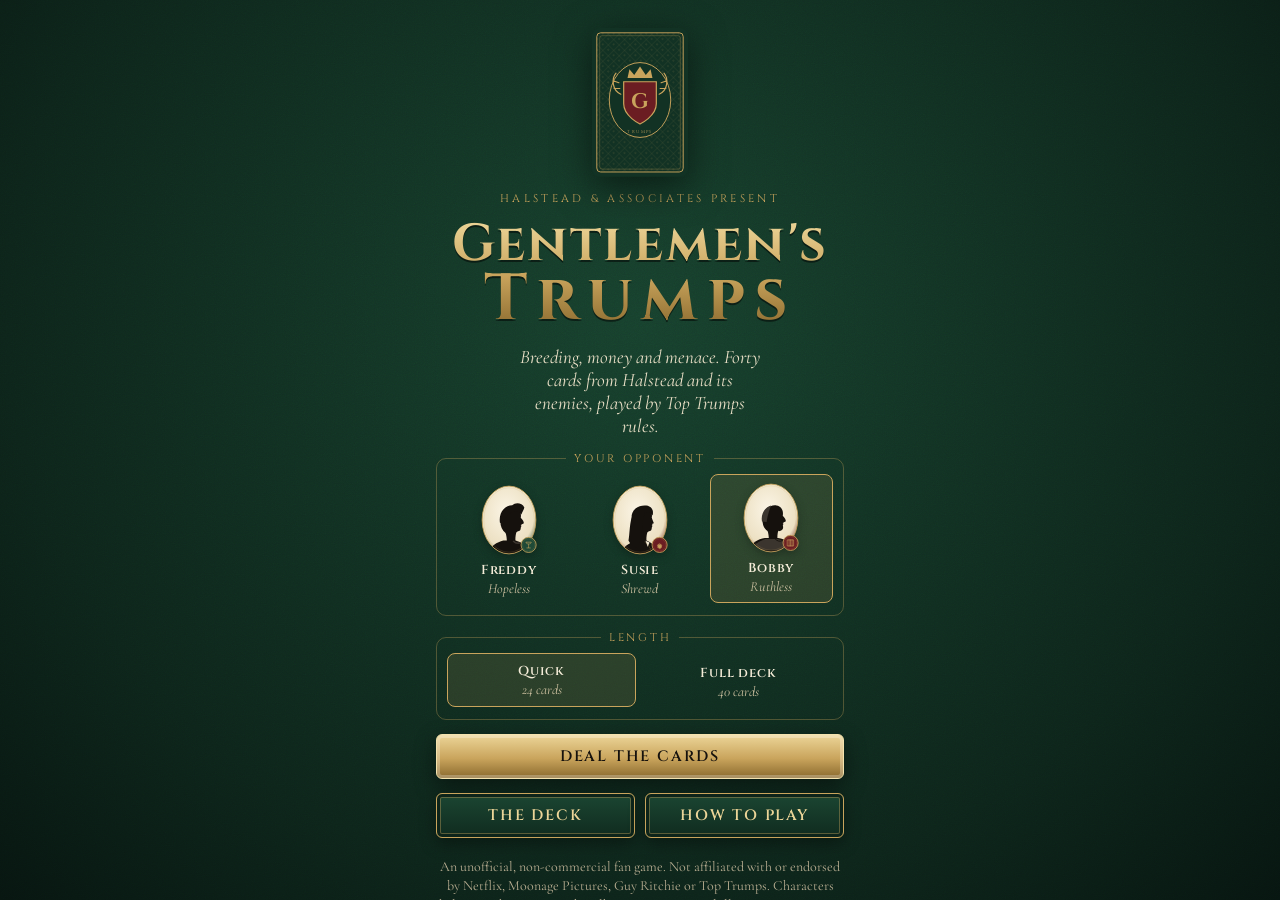
==== site/index.html @ e1a128c8 "Gentlemen's Trumps: unofficial Top Trumps card game for The Gentlemen Forty characters from series o" ====
<!doctype html>
<html lang="en-GB">
<head>
  <meta charset="utf-8">
  <meta name="viewport" content="width=device-width, initial-scale=1, viewport-fit=cover">
  <meta name="theme-color" content="#0d241a">
  <meta name="description" content="An unofficial fan-made Top Trumps style card game for The Gentlemen. Play against the computer in the browser.">
  <title>Gentlemen's Trumps</title>
  <link rel="icon" href="data:image/svg+xml,%3Csvg xmlns='http://www.w3.org/2000/svg' viewBox='0 0 64 64'%3E%3Crect width='64' height='64' rx='10' fill='%23123224'/%3E%3Cpath d='M16 14H48V36C48 50 32 58 32 58S16 50 16 36Z' fill='%236b1d22' stroke='%23c9a45c' stroke-width='3'/%3E%3Ctext x='32' y='44' text-anchor='middle' font-family='serif' font-weight='700' font-size='28' fill='%23c9a45c'%3EG%3C/text%3E%3C/svg%3E">
  <link rel="preconnect" href="https://fonts.googleapis.com">
  <link rel="preconnect" href="https://fonts.gstatic.com" crossorigin>
  <link href="https://fonts.googleapis.com/css2?family=Cinzel:wght@400;600;700&family=Cormorant+Garamond:ital,wght@0,500;0,600;1,500&family=Playfair+Display:wght@700;900&display=swap" rel="stylesheet">
  <link rel="stylesheet" href="style.css">
</head>
<body>
  <main id="title" class="screen">
    <div class="title-inner">
      <div class="crest-wrap" id="title-crest"></div>
      <p class="kicker">Halstead &amp; Associates present</p>
      <h1>Gentlemen's<br><span>Trumps</span></h1>
      <p class="tagline">Breeding, money and menace. Forty cards from Halstead and its enemies, played by Top Trumps rules.</p>

      <fieldset class="choice" id="opponents">
        <legend>Your opponent</legend>
      </fieldset>

      <fieldset class="choice lengths">
        <legend>Length</legend>
        <label><input type="radio" name="length" value="24"><span><b>Quick</b><small>24 cards</small></span></label>
        <label><input type="radio" name="length" value="40"><span><b>Full deck</b><small>40 cards</small></span></label>
      </fieldset>

      <button class="btn primary" id="deal">Deal the cards</button>
      <div class="row">
        <button class="btn" id="open-gallery">The deck</button>
        <button class="btn" id="open-rules">How to play</button>
      </div>

      <p class="disclaimer">An unofficial, non-commercial fan game. Not affiliated with or endorsed by Netflix, Moonage Pictures, Guy Ritchie or Top Trumps. Characters belong to their owners; the silhouettes are original illustrations. Stats are ratings out of 100 drawn from events on screen. <strong>Contains spoilers for series one and two.</strong></p>
    </div>
  </main>

  <section id="game" class="screen" hidden>
    <header class="bar opp">
      <div class="pile" id="pile-cpu"><span class="count" id="count-cpu">0</span></div>
      <div class="who"><b id="cpu-name"></b><small id="cpu-sub"></small></div>
      <button class="icon-btn" id="mute" aria-label="Toggle sound"></button>
      <button class="icon-btn" id="quit" aria-label="Leave the table">✕</button>
    </header>
    <p id="prompt" aria-live="polite"></p>
    <div id="table">
      <div class="pot" id="pot" hidden><div class="pile"></div><span>Pot <b id="count-pot">0</b></span></div>
    </div>
    <footer class="bar you">
      <div class="pile" id="pile-you"><span class="count" id="count-you">0</span></div>
      <div class="who"><b>You</b><small>Your pile</small></div>
      <div class="score" id="score"></div>
    </footer>
  </section>

  <section id="gallery" class="screen" hidden>
    <header class="gallery-head">
      <button class="btn small" id="close-gallery">← Back</button>
      <h2>The Deck</h2>
      <span></span>
    </header>
    <div class="gallery-grid" id="gallery-grid"></div>
  </section>

  <div id="stage" aria-live="off"></div>

  <dialog id="rules">
    <h2>How to play</h2>
    <ol>
      <li>The deck is shuffled and dealt between you and your opponent. You only ever see the top card of your own pile.</li>
      <li>Whoever holds the lead picks a category from their card. Both cards are compared on it.</li>
      <li>The higher number wins both cards, which go to the bottom of the winner's pile, and the winner takes the lead.</li>
      <li>A tie sends both cards to the pot. The same player picks again, and the next hand's winner takes the pot as well.</li>
      <li>Take every card to win.</li>
    </ol>
    <dl class="stat-help" id="stat-help"></dl>
    <form method="dialog"><button class="btn primary">Understood</button></form>
  </dialog>

  <dialog id="zoom"><div id="zoom-card"></div><form method="dialog"><button class="btn small">Close</button></form></dialog>

  <dialog id="end">
    <div class="seal" id="end-seal"></div>
    <h2 id="end-title"></h2>
    <p id="end-text"></p>
    <div class="row">
      <button class="btn primary" id="again">Deal again</button>
      <button class="btn" id="to-title">Leave the table</button>
    </div>
  </dialog>

  <script type="module" src="game.js"></script>
</body>
</html>
---- site/style.css ----
:root {
  --felt: #0d241a;
  --felt-2: #17402d;
  --gold: #c9a45c;
  --gold-hi: #ecd598;
  --gold-lo: #8a6a2e;
  --ink: #15110d;
  --paper: #f4ecd8;
  --paper-2: #e6d9b8;
  --oxblood: #6b1d22;
  --win: #2f7a4a;
  --lose: #9b2a2a;
  --serif: "Cormorant Garamond", Georgia, serif;
  --caps: "Cinzel", "Trajan Pro", Georgia, serif;
  --num: "Playfair Display", Georgia, serif;
  --ease: cubic-bezier(.2, .8, .2, 1);
  color-scheme: dark;
}

* { box-sizing: border-box; }
html, body { margin: 0; height: 100%; }
body {
  background:
    radial-gradient(ellipse at 50% 35%, var(--felt-2), var(--felt) 70%, #071510),
    var(--felt);
  color: var(--paper);
  font-family: var(--serif);
  font-size: 18px;
  overflow: hidden;
  -webkit-tap-highlight-color: transparent;
  overscroll-behavior: none;
}
body::before {
  content: "";
  position: fixed;
  inset: 0;
  pointer-events: none;
  opacity: .22;
  mix-blend-mode: overlay;
  background-image: url("data:image/svg+xml,%3Csvg xmlns='http://www.w3.org/2000/svg' width='160' height='160'%3E%3Cfilter id='n'%3E%3CfeTurbulence type='fractalNoise' baseFrequency='.9' numOctaves='3' stitchTiles='stitch'/%3E%3C/filter%3E%3Crect width='100%25' height='100%25' filter='url(%23n)'/%3E%3C/svg%3E");
}

[hidden] { display: none !important; }

.screen {
  position: fixed;
  inset: 0;
  display: flex;
  flex-direction: column;
  padding: env(safe-area-inset-top) env(safe-area-inset-right) env(safe-area-inset-bottom) env(safe-area-inset-left);
}

/* ---------- Buttons ---------- */

.btn {
  font: 600 15px/1 var(--caps);
  letter-spacing: .12em;
  text-transform: uppercase;
  color: var(--gold-hi);
  background: linear-gradient(#1b4632, #102b1f);
  border: 1px solid var(--gold);
  border-radius: 6px;
  padding: 14px 18px;
  cursor: pointer;
  box-shadow: inset 0 0 0 3px #0d241a, inset 0 0 0 4px rgba(201, 164, 92, .4), 0 6px 16px rgba(0, 0, 0, .35);
  transition: transform .15s var(--ease), filter .15s;
}
.btn:hover { filter: brightness(1.15); }
.btn:active { transform: translateY(1px) scale(.98); }
.btn.primary {
  color: var(--ink);
  background: linear-gradient(var(--gold-hi), var(--gold) 55%, var(--gold-lo));
  border-color: #f3e2ae;
  box-shadow: inset 0 0 0 3px rgba(255, 255, 255, .25), 0 8px 22px rgba(0, 0, 0, .45);
}
.btn.small { font-size: 12px; padding: 10px 12px; }
.icon-btn {
  appearance: none;
  border: 1px solid rgba(201, 164, 92, .5);
  background: rgba(0, 0, 0, .2);
  color: var(--gold);
  width: 36px;
  height: 36px;
  border-radius: 50%;
  font: 16px/1 var(--caps);
  cursor: pointer;
  display: grid;
  place-items: center;
}
.icon-btn svg { width: 18px; height: 18px; }
.row { display: flex; gap: 10px; }
.row > * { flex: 1; }

/* ---------- Title ---------- */

#title { overflow-y: auto; align-items: center; }
.title-inner {
  width: 100%;
  max-width: 440px;
  padding: 24px 16px 32px;
  display: flex;
  flex-direction: column;
  gap: 14px;
  text-align: center;
}
.crest-wrap {
  width: 96px;
  margin: 4px auto 0;
  filter: drop-shadow(0 10px 18px rgba(0, 0, 0, .5));
  animation: float 6s ease-in-out infinite;
}
.crest-wrap svg { display: block; width: 100%; border-radius: 8px; }
@keyframes float { 50% { transform: translateY(-5px) rotate(-1.5deg); } }
.kicker {
  margin: 0;
  font: 400 11px var(--caps);
  letter-spacing: .3em;
  text-transform: uppercase;
  color: var(--gold);
}
h1 {
  margin: 0;
  font: 700 clamp(34px, 11vw, 52px)/.95 var(--caps);
  letter-spacing: .04em;
  background: linear-gradient(180deg, var(--gold-hi), var(--gold) 50%, var(--gold-lo));
  -webkit-background-clip: text;
  background-clip: text;
  color: transparent;
  filter: drop-shadow(0 2px 0 rgba(0, 0, 0, .5));
}
h1 span { font-size: 1.25em; letter-spacing: .14em; }
.tagline { margin: 0 auto; max-width: 30ch; font-style: italic; font-size: 19px; color: #e9dfc6; }

.choice {
  border: 1px solid rgba(201, 164, 92, .35);
  border-radius: 10px;
  margin: 0;
  padding: 10px;
  display: grid;
  grid-template-columns: repeat(3, 1fr);
  gap: 8px;
}
.choice.lengths { grid-template-columns: 1fr 1fr; }
.choice legend {
  padding: 0 8px;
  font: 400 11px var(--caps);
  letter-spacing: .25em;
  text-transform: uppercase;
  color: var(--gold);
}
.choice label { cursor: pointer; }
.choice input { position: absolute; opacity: 0; pointer-events: none; }
.choice label > span {
  display: flex;
  flex-direction: column;
  align-items: center;
  gap: 2px;
  height: 100%;
  padding: 8px 4px;
  border-radius: 8px;
  border: 1px solid transparent;
  transition: background .2s, border-color .2s, transform .2s var(--ease);
}
.choice label:hover > span { background: rgba(255, 255, 255, .04); }
.choice input:checked + span {
  background: rgba(201, 164, 92, .14);
  border-color: var(--gold);
  transform: translateY(-2px);
}
.choice input:focus-visible + span { outline: 2px solid var(--gold-hi); }
.choice b { font: 600 13px var(--caps); letter-spacing: .06em; color: var(--paper); }
.choice small { font-size: 14px; font-style: italic; color: #cbbf9f; line-height: 1.1; }
.choice .mini { width: 56px; height: 70px; margin-bottom: 4px; }
.choice .mini svg { width: 100%; height: 100%; }

.disclaimer { margin: 6px 0 0; font-size: 14px; line-height: 1.35; color: #b9ae92; }
.disclaimer strong { color: var(--gold); font-weight: 600; }

/* ---------- Game ---------- */

.bar {
  display: flex;
  align-items: center;
  gap: 12px;
  padding: 10px 16px;
  min-height: 76px;
  position: relative;
  z-index: 2;
}
.bar.opp { background: linear-gradient(rgba(0, 0, 0, .35), transparent); }
.bar.you { background: linear-gradient(transparent, rgba(0, 0, 0, .35)); }
.who { display: flex; flex-direction: column; flex: 1; min-width: 0; }
.who b { font: 600 15px var(--caps); letter-spacing: .06em; white-space: nowrap; overflow: hidden; text-overflow: ellipsis; }
.who small { font-style: italic; color: #cbbf9f; font-size: 15px; }
.score { font: 400 12px var(--caps); letter-spacing: .15em; color: var(--gold); text-transform: uppercase; }

.pile {
  position: relative;
  width: 36px;
  height: 60px;
  flex: none;
  border-radius: 4px;
  background: var(--back) center/cover;
  box-shadow: 1px 1px 0 #0a1c14, 2px 2px 0 var(--gold-lo), 3px 3px 0 #0a1c14, 4px 4px 0 var(--gold-lo), 6px 8px 12px rgba(0, 0, 0, .5);
  transition: transform .25s var(--ease);
}
.pile.empty { background: none; box-shadow: inset 0 0 0 1px rgba(201, 164, 92, .3); }
.pile.bump { animation: bump .35s var(--ease); }
@keyframes bump { 40% { transform: scale(1.15) rotate(-3deg); } }
.pile .count {
  position: absolute;
  right: -10px;
  bottom: -8px;
  min-width: 24px;
  height: 24px;
  padding: 0 6px;
  border-radius: 12px;
  background: var(--oxblood);
  border: 1px solid var(--gold);
  font: 700 13px/22px var(--num);
  text-align: center;
  color: var(--paper);
}

#prompt {
  margin: 0;
  min-height: 34px;
  padding: 4px 16px;
  text-align: center;
  font-size: 18px;
  font-style: italic;
  color: var(--gold-hi);
  position: relative;
  z-index: 2;
  transition: opacity .25s;
}
#prompt b { font: 600 14px var(--caps); font-style: normal; letter-spacing: .08em; }
#prompt .tap { display: block; font: 400 11px var(--caps); letter-spacing: .25em; color: #cbbf9f; text-transform: uppercase; font-style: normal; animation: pulse 1.6s ease-in-out infinite; }
@keyframes pulse { 50% { opacity: .35; } }

#table { flex: 1; position: relative; }
.pot {
  position: absolute;
  left: 50%;
  top: 50%;
  transform: translate(-50%, -50%);
  display: flex;
  flex-direction: column;
  align-items: center;
  gap: 10px;
  font: 400 11px var(--caps);
  letter-spacing: .2em;
  text-transform: uppercase;
  color: var(--gold);
  z-index: 0;
}
.pot .pile { transform: rotate(-8deg); }

/* ---------- Cards ---------- */

#stage { position: fixed; inset: 0; pointer-events: none; z-index: 5; }
#stage .card { pointer-events: auto; }

.card {
  position: absolute;
  left: 0;
  top: 0;
  width: 300px;
  height: 500px;
  transform-origin: 0 0;
  perspective: 1400px;
  transition: transform var(--dur, .7s) var(--ease);
  will-change: transform;
}
.card-inner {
  position: absolute;
  inset: 0;
  transform-style: preserve-3d;
  transition: transform .75s cubic-bezier(.3, 1.3, .5, 1);
}
.card.down .card-inner { transform: rotateY(180deg); }
.face {
  position: absolute;
  inset: 0;
  border-radius: 16px;
  backface-visibility: hidden;
  -webkit-backface-visibility: hidden;
  overflow: hidden;
  box-shadow: 0 2px 0 rgba(0, 0, 0, .3), 0 18px 40px rgba(0, 0, 0, .55);
}
.face.back { transform: rotateY(180deg); background: #123224; }
.face.back svg { display: block; width: 100%; height: 100%; }

.face.front {
  background:
    radial-gradient(ellipse at 50% 30%, #fbf6e8, var(--paper) 60%, var(--paper-2)),
    var(--paper);
  color: var(--ink);
  padding: 9px;
  display: flex;
  flex-direction: column;
}
.face.front::after {
  content: "";
  position: absolute;
  inset: 5px;
  border: 1.5px solid var(--gold);
  border-radius: 12px;
  pointer-events: none;
  box-shadow: inset 0 0 0 3px var(--paper), inset 0 0 0 4px rgba(201, 164, 92, .6);
}
.face.front::before {
  content: "";
  position: absolute;
  inset: 0;
  pointer-events: none;
  background: linear-gradient(115deg, transparent 30%, rgba(255, 255, 255, .5) 45%, transparent 60%);
  background-size: 250% 100%;
  background-position: 120% 0;
  z-index: 3;
  mix-blend-mode: soft-light;
}
.card.shine .face.front::before { animation: shine 1.1s ease-out; }
@keyframes shine { to { background-position: -60% 0; } }

.card-head {
  position: relative;
  background: var(--faction);
  border-radius: 9px 9px 4px 4px;
  margin: 3px 3px 0;
  padding: 8px 10px 7px 52px;
  color: var(--paper);
  min-height: 56px;
}
.card-no {
  position: absolute;
  left: 8px;
  top: 8px;
  width: 36px;
  height: 40px;
  display: grid;
  place-items: center;
  font: 900 17px var(--num);
  color: var(--ink);
  background: linear-gradient(var(--gold-hi), var(--gold));
  clip-path: polygon(0 0, 100% 0, 100% 72%, 50% 100%, 0 72%);
}
.card-head h3 {
  margin: 0;
  font: 700 18px/1.05 var(--caps);
  letter-spacing: .02em;
  color: var(--gold-hi);
}
.card-head p { margin: 2px 0 0; font: italic 500 14px/1.1 var(--serif); color: #eadfc4; }
.card-series {
  position: absolute;
  right: 8px;
  top: 7px;
  font: 400 9px var(--caps);
  letter-spacing: .1em;
  color: var(--gold);
}

.portrait {
  height: 148px;
  display: flex;
  justify-content: center;
  padding: 6px 0 2px;
}
.portrait-svg { height: 100%; filter: drop-shadow(0 3px 4px rgba(0, 0, 0, .25)); }

.blurb {
  margin: 0 6px;
  height: 50px;
  font: italic 500 13.5px/1.17 var(--serif);
  text-align: center;
  color: #3b3024;
  display: flex;
  align-items: center;
  justify-content: center;
}

.stats { list-style: none; margin: 4px 3px 0; padding: 0; display: flex; flex-direction: column; gap: 3px; }
.stat {
  position: relative;
  display: flex;
  align-items: center;
  width: 100%;
  height: 30px;
  padding: 0 10px;
  border: 0;
  border-radius: 5px;
  background: rgba(21, 17, 13, .05);
  color: var(--ink);
  cursor: default;
  overflow: hidden;
  transition: background .25s, color .25s, transform .25s var(--ease), box-shadow .25s;
}
.stat::before {
  content: "";
  position: absolute;
  left: 0;
  bottom: 0;
  height: 3px;
  width: calc(var(--v) * 1%);
  background: linear-gradient(90deg, var(--gold-lo), var(--gold));
  opacity: .7;
}
.stat span { font: 600 13px var(--caps); letter-spacing: .08em; flex: 1; text-align: left; }
.stat b { font: 700 19px var(--num); }
.card.choosing .stat { cursor: pointer; background: rgba(201, 164, 92, .16); }
.card.choosing .stat:hover, .card.choosing .stat:focus-visible {
  background: var(--faction);
  color: var(--paper);
  transform: translateX(3px);
  outline: none;
}
.card.choosing .stats { animation: invite 2.4s ease-in-out infinite; }
@keyframes invite { 50% { filter: drop-shadow(0 0 6px rgba(201, 164, 92, .55)); } }
.stat.picked { background: var(--ink); color: var(--gold-hi); transform: scale(1.03); box-shadow: 0 4px 10px rgba(0, 0, 0, .3); }
.stat.won { background: var(--win); color: #fff; }
.stat.lost { background: var(--lose); color: #fff; }
.stat.drew { background: var(--gold-lo); color: #fff; }

.card-foot {
  margin-top: auto;
  padding: 3px 0 1px;
  text-align: center;
  font: 400 8.5px var(--caps);
  letter-spacing: .18em;
  color: #8a7a58;
  text-transform: uppercase;
}

.stamp {
  position: absolute;
  right: 18px;
  top: 150px;
  width: 112px;
  height: 112px;
  border-radius: 50%;
  display: grid;
  place-items: center;
  text-align: center;
  font: 700 17px/1 var(--caps);
  letter-spacing: .08em;
  color: #f8e6c9;
  background: radial-gradient(circle at 35% 30%, #b3373a, #7d1418 60%, #5a0c10);
  box-shadow: 0 0 0 5px rgba(125, 20, 24, .85), 0 8px 18px rgba(0, 0, 0, .45), inset 0 0 0 3px rgba(255, 220, 200, .25);
  transform: rotate(-14deg) scale(0);
  opacity: 0;
  z-index: 4;
  pointer-events: none;
}
.stamp.gold { background: radial-gradient(circle at 35% 30%, #f1d58e, #b98e3d 60%, #7d5d22); box-shadow: 0 0 0 5px rgba(185, 142, 61, .85), 0 8px 18px rgba(0, 0, 0, .45); color: var(--ink); }
.stamp.show { animation: stamp .45s cubic-bezier(.2, 1.6, .4, 1) forwards; }
@keyframes stamp {
  from { transform: rotate(-30deg) scale(2.4); opacity: 0; }
  to { transform: rotate(-14deg) scale(1); opacity: 1; }
}

/* ---------- Gallery ---------- */

#gallery { overflow-y: auto; }
.gallery-head {
  position: sticky;
  top: 0;
  z-index: 2;
  display: grid;
  grid-template-columns: 1fr auto 1fr;
  align-items: center;
  padding: 12px 16px;
  background: linear-gradient(var(--felt) 70%, transparent);
}
.gallery-head h2 { margin: 0; font: 700 22px var(--caps); color: var(--gold-hi); letter-spacing: .1em; }
.gallery-head .btn { justify-self: start; }
.gallery-grid {
  display: grid;
  grid-template-columns: repeat(auto-fill, 150px);
  justify-content: center;
  gap: 14px;
  padding: 4px 16px 32px;
  max-width: 1100px;
  width: 100%;
  margin: 0 auto;
}
.thumb {
  position: relative;
  width: 150px;
  height: 250px;
  cursor: pointer;
  border: 0;
  padding: 0;
  background: none;
  animation: rise .5s var(--ease) backwards;
  animation-delay: calc(var(--i) * 25ms);
}
.thumb .card { transform: scale(.5); transition: none; }
.thumb:hover .card .face { box-shadow: 0 0 0 3px var(--gold), 0 18px 40px rgba(0, 0, 0, .55); }
@keyframes rise { from { opacity: 0; transform: translateY(16px); } }

/* ---------- Dialogs ---------- */

dialog {
  border: 1px solid var(--gold);
  border-radius: 14px;
  background: linear-gradient(#173b2b, #0d241a);
  color: var(--paper);
  padding: 20px;
  max-width: min(440px, calc(100vw - 32px));
  max-height: calc(100dvh - 32px);
  box-shadow: inset 0 0 0 4px #0d241a, inset 0 0 0 5px rgba(201, 164, 92, .4), 0 30px 80px rgba(0, 0, 0, .7);
}
dialog::backdrop { background: rgba(4, 12, 8, .72); backdrop-filter: blur(3px); }
dialog[open] { animation: pop .35s var(--ease); }
@keyframes pop { from { opacity: 0; transform: translateY(14px) scale(.96); } }
dialog h2 { margin: 0 0 10px; font: 700 22px var(--caps); color: var(--gold-hi); letter-spacing: .06em; text-align: center; }
dialog ol { padding-left: 20px; margin: 0 0 14px; line-height: 1.3; }
dialog li { margin-bottom: 6px; }
.stat-help { display: grid; grid-template-columns: auto 1fr; gap: 4px 12px; margin: 0 0 16px; font-size: 16px; }
.stat-help dt { font: 600 12px/1.6 var(--caps); color: var(--gold); letter-spacing: .08em; }
.stat-help dd { margin: 0; font-style: italic; }
dialog form { display: flex; justify-content: center; }
dialog form .btn { width: 100%; }

#zoom { background: transparent; border: 0; box-shadow: none; padding: 0; overflow: visible; }
#zoom-card { position: relative; width: calc(300px * var(--s, 1)); height: calc(500px * var(--s, 1)); margin-bottom: 14px; }
#zoom-card .card { transform: scale(var(--s, 1)); transition: none; }

#end { text-align: center; width: 360px; }
#end p { font-size: 19px; font-style: italic; line-height: 1.3; margin: 0 0 18px; }
.seal {
  width: 110px;
  height: 110px;
  margin: -4px auto 12px;
  border-radius: 50%;
  display: grid;
  place-items: center;
  font: 700 40px var(--caps);
  background: radial-gradient(circle at 35% 30%, #b3373a, #7d1418 60%, #5a0c10);
  color: #f8e6c9;
  box-shadow: 0 0 0 6px rgba(125, 20, 24, .8), 0 10px 24px rgba(0, 0, 0, .5);
  animation: stamp .6s cubic-bezier(.2, 1.6, .4, 1) .15s backwards;
}
.seal.gold { background: radial-gradient(circle at 35% 30%, #f1d58e, #b98e3d 60%, #7d5d22); color: var(--ink); box-shadow: 0 0 0 6px rgba(185, 142, 61, .8), 0 10px 24px rgba(0, 0, 0, .5); }

@media (prefers-reduced-motion: reduce) {
  .card, .card-inner { transition-duration: .01s !important; }
  .crest-wrap, .card.choosing .stats, #prompt .tap { animation: none; }
}
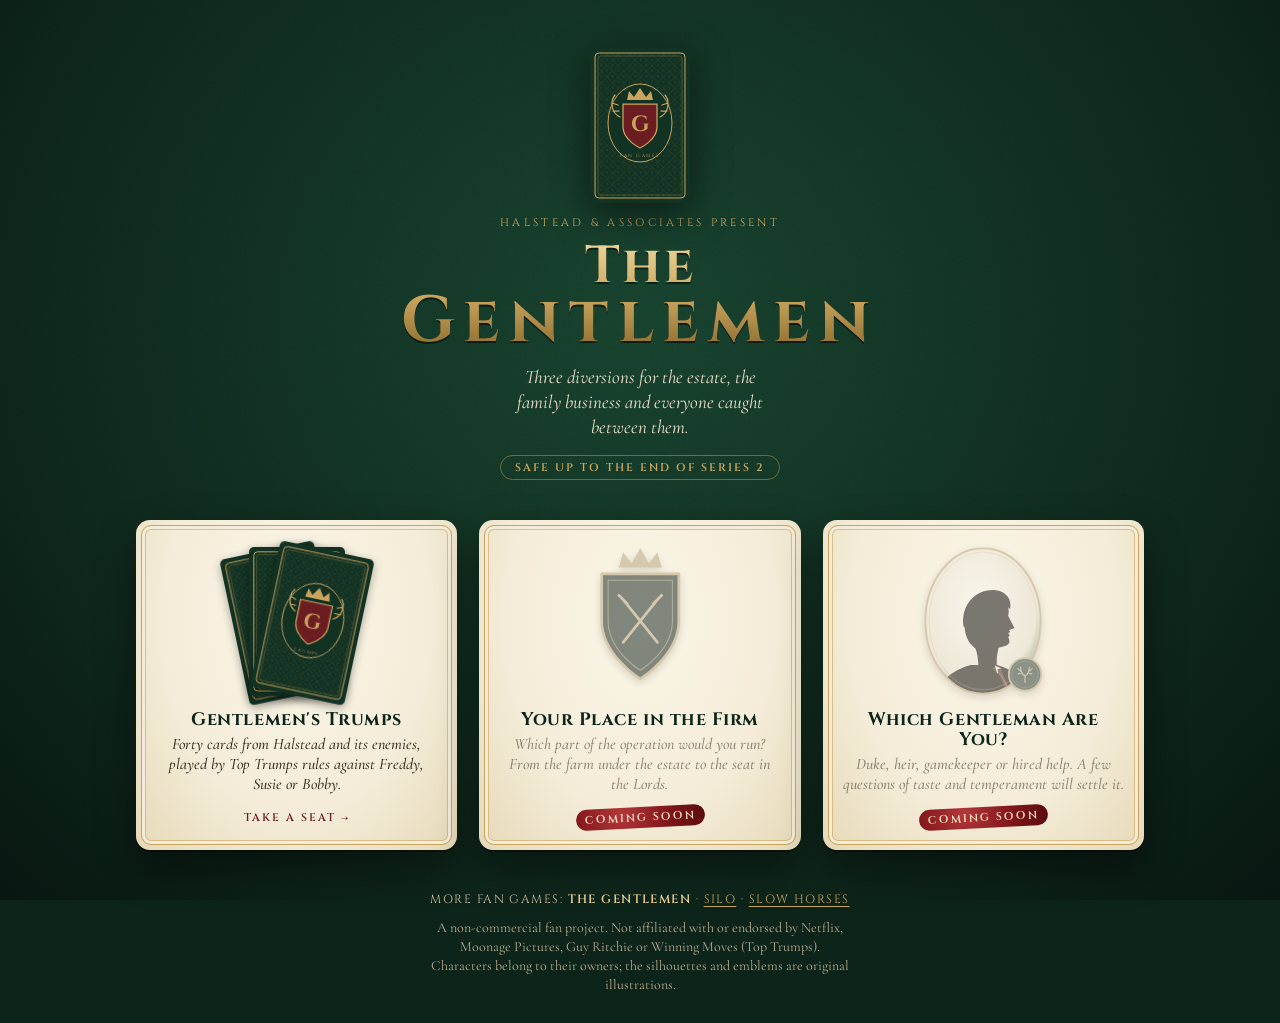
==== commit cbd14ccd: "Turn the site into a hub with Trumps under /trumps/ Moves the card game to site/trumps/, puts the ch" ====
--- a/site/index.html
+++ b/site/index.html
@@ -4,96 +4,57 @@
   <meta charset="utf-8">
   <meta name="viewport" content="width=device-width, initial-scale=1, viewport-fit=cover">
   <meta name="theme-color" content="#0d241a">
-  <meta name="description" content="An unofficial fan-made Top Trumps style card game for The Gentlemen. Play against the computer in the browser.">
-  <title>Gentlemen's Trumps</title>
+  <meta name="description" content="Unofficial fan games for The Gentlemen: a Top Trumps style card game and two personality quizzes.">
+  <title>The Gentlemen: Fan Games</title>
   <link rel="icon" href="data:image/svg+xml,%3Csvg xmlns='http://www.w3.org/2000/svg' viewBox='0 0 64 64'%3E%3Crect width='64' height='64' rx='10' fill='%23123224'/%3E%3Cpath d='M16 14H48V36C48 50 32 58 32 58S16 50 16 36Z' fill='%236b1d22' stroke='%23c9a45c' stroke-width='3'/%3E%3Ctext x='32' y='44' text-anchor='middle' font-family='serif' font-weight='700' font-size='28' fill='%23c9a45c'%3EG%3C/text%3E%3C/svg%3E">
   <link rel="preconnect" href="https://fonts.googleapis.com">
   <link rel="preconnect" href="https://fonts.gstatic.com" crossorigin>
   <link href="https://fonts.googleapis.com/css2?family=Cinzel:wght@400;600;700&family=Cormorant+Garamond:ital,wght@0,500;0,600;1,500&family=Playfair+Display:wght@700;900&display=swap" rel="stylesheet">
-  <link rel="stylesheet" href="style.css">
+  <link rel="stylesheet" href="shared/theme.css">
+  <link rel="stylesheet" href="hub.css">
 </head>
 <body>
-  <main id="title" class="screen">
-    <div class="title-inner">
-      <div class="crest-wrap" id="title-crest"></div>
+  <main class="hub">
+    <header class="hub-head">
+      <div class="hub-crest" id="hub-crest"></div>
       <p class="kicker">Halstead &amp; Associates present</p>
-      <h1>Gentlemen's<br><span>Trumps</span></h1>
-      <p class="tagline">Breeding, money and menace. Forty cards from Halstead and its enemies, played by Top Trumps rules.</p>
+      <h1>The<br><span>Gentlemen</span></h1>
+      <p class="tagline">Three diversions for the estate, the family business and everyone caught between them.</p>
+      <p class="cutoff">Safe up to the end of series 2</p>
+    </header>
 
-      <fieldset class="choice" id="opponents">
-        <legend>Your opponent</legend>
-      </fieldset>
+    <nav class="tiles" aria-label="Games">
+      <a class="tile" href="trumps/" style="--i:0">
+        <div class="tile-art" data-art="trumps"></div>
+        <div class="tile-text">
+          <h2>Gentlemen's Trumps</h2>
+          <p>Forty cards from Halstead and its enemies, played by Top Trumps rules against Freddy, Susie or Bobby.</p>
+          <span class="tile-go">Take a seat</span>
+        </div>
+      </a>
+      <a class="tile soon" aria-disabled="true" style="--i:1">
+        <div class="tile-art" data-art="role"></div>
+        <div class="tile-text">
+          <h2>Your Place in the Firm</h2>
+          <p>Which part of the operation would you run? From the farm under the estate to the seat in the Lords.</p>
+          <span class="tile-go">Coming soon</span>
+        </div>
+      </a>
+      <a class="tile soon" aria-disabled="true" style="--i:2">
+        <div class="tile-art" data-art="character"></div>
+        <div class="tile-text">
+          <h2>Which Gentleman Are You?</h2>
+          <p>Duke, heir, gamekeeper or hired help. A few questions of taste and temperament will settle it.</p>
+          <span class="tile-go">Coming soon</span>
+        </div>
+      </a>
+    </nav>
 
-      <fieldset class="choice lengths">
-        <legend>Length</legend>
-        <label><input type="radio" name="length" value="24"><span><b>Quick</b><small>24 cards</small></span></label>
-        <label><input type="radio" name="length" value="40"><span><b>Full deck</b><small>40 cards</small></span></label>
-      </fieldset>
-
-      <button class="btn primary" id="deal">Deal the cards</button>
-      <div class="row">
-        <button class="btn" id="open-gallery">The deck</button>
-        <button class="btn" id="open-rules">How to play</button>
-      </div>
-
-      <p class="disclaimer">An unofficial, non-commercial fan game. Not affiliated with or endorsed by Netflix, Moonage Pictures, Guy Ritchie or Top Trumps. Characters belong to their owners; the silhouettes are original illustrations. Stats are ratings out of 100 drawn from events on screen. <strong>Contains spoilers for series one and two.</strong></p>
-    </div>
+    <footer class="hub-foot">
+      <p class="siblings">More fan games: <b aria-current="page">The Gentlemen</b> · <a href="https://radiosilence.github.io/silo-quiz/">Silo</a> · <a href="https://radiosilence.github.io/slow-horses/">Slow Horses</a></p>
+      <p class="disclaimer">A non-commercial fan project. Not affiliated with or endorsed by Netflix, Moonage Pictures, Guy Ritchie or Winning Moves (Top Trumps). Characters belong to their owners; the silhouettes and emblems are original illustrations.</p>
+    </footer>
   </main>
-
-  <section id="game" class="screen" hidden>
-    <header class="bar opp">
-      <div class="pile" id="pile-cpu"><span class="count" id="count-cpu">0</span></div>
-      <div class="who"><b id="cpu-name"></b><small id="cpu-sub"></small></div>
-      <button class="icon-btn" id="mute" aria-label="Toggle sound"></button>
-      <button class="icon-btn" id="quit" aria-label="Leave the table">✕</button>
-    </header>
-    <p id="prompt" aria-live="polite"></p>
-    <div id="table">
-      <div class="pot" id="pot" hidden><div class="pile"></div><span>Pot <b id="count-pot">0</b></span></div>
-    </div>
-    <footer class="bar you">
-      <div class="pile" id="pile-you"><span class="count" id="count-you">0</span></div>
-      <div class="who"><b>You</b><small>Your pile</small></div>
-      <div class="score" id="score"></div>
-    </footer>
-  </section>
-
-  <section id="gallery" class="screen" hidden>
-    <header class="gallery-head">
-      <button class="btn small" id="close-gallery">← Back</button>
-      <h2>The Deck</h2>
-      <span></span>
-    </header>
-    <div class="gallery-grid" id="gallery-grid"></div>
-  </section>
-
-  <div id="stage" aria-live="off"></div>
-
-  <dialog id="rules">
-    <h2>How to play</h2>
-    <ol>
-      <li>The deck is shuffled and dealt between you and your opponent. You only ever see the top card of your own pile.</li>
-      <li>Whoever holds the lead picks a category from their card. Both cards are compared on it.</li>
-      <li>The higher number wins both cards, which go to the bottom of the winner's pile, and the winner takes the lead.</li>
-      <li>A tie sends both cards to the pot. The same player picks again, and the next hand's winner takes the pot as well.</li>
-      <li>Take every card to win.</li>
-    </ol>
-    <dl class="stat-help" id="stat-help"></dl>
-    <form method="dialog"><button class="btn primary">Understood</button></form>
-  </dialog>
-
-  <dialog id="zoom"><div id="zoom-card"></div><form method="dialog"><button class="btn small">Close</button></form></dialog>
-
-  <dialog id="end">
-    <div class="seal" id="end-seal"></div>
-    <h2 id="end-title"></h2>
-    <p id="end-text"></p>
-    <div class="row">
-      <button class="btn primary" id="again">Deal again</button>
-      <button class="btn" id="to-title">Leave the table</button>
-    </div>
-  </dialog>
-
-  <script type="module" src="game.js"></script>
+  <script type="module" src="hub.js"></script>
 </body>
 </html>
--- a/site/shared/theme.css
+++ b/site/shared/theme.css
@@ -0,0 +1,183 @@
+:root {
+  --felt: #0d241a;
+  --felt-2: #17402d;
+  --gold: #c9a45c;
+  --gold-hi: #ecd598;
+  --gold-lo: #8a6a2e;
+  --ink: #15110d;
+  --paper: #f4ecd8;
+  --paper-2: #e6d9b8;
+  --oxblood: #6b1d22;
+  --win: #2f7a4a;
+  --lose: #9b2a2a;
+  --serif: "Cormorant Garamond", Georgia, serif;
+  --caps: "Cinzel", "Trajan Pro", Georgia, serif;
+  --num: "Playfair Display", Georgia, serif;
+  --ease: cubic-bezier(.2, .8, .2, 1);
+  color-scheme: dark;
+}
+
+* { box-sizing: border-box; }
+html, body { margin: 0; height: 100%; }
+body {
+  background: var(--felt);
+  color: var(--paper);
+  font-family: var(--serif);
+  font-size: 18px;
+  -webkit-tap-highlight-color: transparent;
+}
+body::before {
+  content: "";
+  position: fixed;
+  inset: 0;
+  pointer-events: none;
+  opacity: .22;
+  mix-blend-mode: overlay;
+  background-image: url("data:image/svg+xml,%3Csvg xmlns='http://www.w3.org/2000/svg' width='160' height='160'%3E%3Cfilter id='n'%3E%3CfeTurbulence type='fractalNoise' baseFrequency='.9' numOctaves='3' stitchTiles='stitch'/%3E%3C/filter%3E%3Crect width='100%25' height='100%25' filter='url(%23n)'/%3E%3C/svg%3E");
+}
+
+body::after {
+  content: "";
+  position: fixed;
+  inset: 0;
+  z-index: -1;
+  background: radial-gradient(ellipse at 50% 35%, var(--felt-2), var(--felt) 70%, #071510);
+}
+
+[hidden] { display: none !important; }
+
+.screen {
+  position: fixed;
+  inset: 0;
+  display: flex;
+  flex-direction: column;
+  padding: env(safe-area-inset-top) env(safe-area-inset-right) env(safe-area-inset-bottom) env(safe-area-inset-left);
+}
+
+/* ---------- Hub link and footer ---------- */
+
+.back {
+  position: absolute;
+  top: calc(env(safe-area-inset-top) + 12px);
+  left: calc(env(safe-area-inset-left) + 16px);
+  z-index: 3;
+  display: inline-flex;
+  align-items: center;
+  gap: 6px;
+  padding: 8px 12px 8px 10px;
+  border: 1px solid rgba(201, 164, 92, .45);
+  border-radius: 18px;
+  background: rgba(0, 0, 0, .22);
+  font: 600 11px/1 var(--caps);
+  letter-spacing: .16em;
+  text-transform: uppercase;
+  color: var(--gold);
+  text-decoration: none;
+  transition: background .2s, color .2s;
+}
+.back:hover { background: rgba(201, 164, 92, .14); color: var(--gold-hi); }
+.back::before { content: "←"; font-family: var(--serif); font-size: 15px; letter-spacing: 0; }
+
+/* ---------- Buttons ---------- */
+
+.btn {
+  font: 600 15px/1 var(--caps);
+  letter-spacing: .12em;
+  text-transform: uppercase;
+  color: var(--gold-hi);
+  background: linear-gradient(#1b4632, #102b1f);
+  border: 1px solid var(--gold);
+  border-radius: 6px;
+  padding: 14px 18px;
+  cursor: pointer;
+  box-shadow: inset 0 0 0 3px #0d241a, inset 0 0 0 4px rgba(201, 164, 92, .4), 0 6px 16px rgba(0, 0, 0, .35);
+  transition: transform .15s var(--ease), filter .15s;
+}
+.btn:hover { filter: brightness(1.15); }
+.btn:active { transform: translateY(1px) scale(.98); }
+.btn.primary {
+  color: var(--ink);
+  background: linear-gradient(var(--gold-hi), var(--gold) 55%, var(--gold-lo));
+  border-color: #f3e2ae;
+  box-shadow: inset 0 0 0 3px rgba(255, 255, 255, .25), 0 8px 22px rgba(0, 0, 0, .45);
+}
+.btn.small { font-size: 12px; padding: 10px 12px; }
+.icon-btn {
+  appearance: none;
+  border: 1px solid rgba(201, 164, 92, .5);
+  background: rgba(0, 0, 0, .2);
+  color: var(--gold);
+  width: 36px;
+  height: 36px;
+  border-radius: 50%;
+  font: 16px/1 var(--caps);
+  cursor: pointer;
+  display: grid;
+  place-items: center;
+}
+.icon-btn svg { width: 18px; height: 18px; }
+.row { display: flex; gap: 10px; }
+.row > * { flex: 1; }
+
+
+.kicker {
+  margin: 0;
+  font: 400 11px var(--caps);
+  letter-spacing: .3em;
+  text-transform: uppercase;
+  color: var(--gold);
+}
+
+h1 {
+  margin: 0;
+  font: 700 clamp(34px, 11vw, 52px)/.95 var(--caps);
+  letter-spacing: .04em;
+  background: linear-gradient(180deg, var(--gold-hi), var(--gold) 50%, var(--gold-lo));
+  -webkit-background-clip: text;
+  background-clip: text;
+  color: transparent;
+  filter: drop-shadow(0 2px 0 rgba(0, 0, 0, .5));
+}
+
+h1 span { font-size: 1.25em; letter-spacing: .14em; }
+
+.disclaimer { margin: 6px 0 0; font-size: 14px; line-height: 1.35; color: #b9ae92; }
+.disclaimer strong { color: var(--gold); font-weight: 600; }
+
+@keyframes stamp {
+  from { transform: rotate(-30deg) scale(2.4); opacity: 0; }
+  to { transform: rotate(-14deg) scale(1); opacity: 1; }
+}
+
+dialog {
+  border: 1px solid var(--gold);
+  border-radius: 14px;
+  background: linear-gradient(#173b2b, #0d241a);
+  color: var(--paper);
+  padding: 20px;
+  max-width: min(440px, calc(100vw - 32px));
+  max-height: calc(100dvh - 32px);
+  box-shadow: inset 0 0 0 4px #0d241a, inset 0 0 0 5px rgba(201, 164, 92, .4), 0 30px 80px rgba(0, 0, 0, .7);
+}
+dialog::backdrop { background: rgba(4, 12, 8, .72); backdrop-filter: blur(3px); }
+dialog[open] { animation: pop .35s var(--ease); }
+@keyframes pop { from { opacity: 0; transform: translateY(14px) scale(.96); } }
+
+.seal {
+  width: 110px;
+  height: 110px;
+  margin: -4px auto 12px;
+  border-radius: 50%;
+  display: grid;
+  place-items: center;
+  font: 700 40px var(--caps);
+  background: radial-gradient(circle at 35% 30%, #b3373a, #7d1418 60%, #5a0c10);
+  color: #f8e6c9;
+  box-shadow: 0 0 0 6px rgba(125, 20, 24, .8), 0 10px 24px rgba(0, 0, 0, .5);
+  animation: stamp .6s cubic-bezier(.2, 1.6, .4, 1) .15s backwards;
+}
+.seal.gold { background: radial-gradient(circle at 35% 30%, #f1d58e, #b98e3d 60%, #7d5d22); color: var(--ink); box-shadow: 0 0 0 6px rgba(185, 142, 61, .8), 0 10px 24px rgba(0, 0, 0, .5); }
+
+@media (prefers-reduced-motion: reduce) {
+  *, *::before, *::after { animation-duration: .01s !important; animation-iteration-count: 1 !important; transition-duration: .01s !important; }
+}
--- a/site/hub.css
+++ b/site/hub.css
@@ -0,0 +1,115 @@
+.hub {
+  min-height: 100dvh;
+  max-width: 1040px;
+  margin: 0 auto;
+  padding: calc(env(safe-area-inset-top) + 28px) calc(env(safe-area-inset-right) + 16px) calc(env(safe-area-inset-bottom) + 28px) calc(env(safe-area-inset-left) + 16px);
+  display: flex;
+  flex-direction: column;
+  gap: 28px;
+}
+
+.hub-head {
+  display: flex;
+  flex-direction: column;
+  align-items: center;
+  gap: 12px;
+  text-align: center;
+}
+.hub-crest {
+  width: 84px;
+  filter: drop-shadow(0 10px 18px rgba(0, 0, 0, .5));
+  animation: float 6s ease-in-out infinite;
+}
+.hub-crest svg { display: block; width: 100%; border-radius: 8px; }
+@keyframes float { 50% { transform: translateY(-5px) rotate(-1.5deg); } }
+.tagline { margin: 0 auto; max-width: 32ch; font-style: italic; font-size: 19px; line-height: 1.3; color: #e9dfc6; }
+.cutoff {
+  margin: 4px 0 0;
+  padding: 6px 14px;
+  border: 1px solid rgba(201, 164, 92, .45);
+  border-radius: 16px;
+  font: 600 11px/1 var(--caps);
+  letter-spacing: .18em;
+  text-transform: uppercase;
+  color: var(--gold);
+}
+
+.tiles { display: grid; gap: 14px; }
+.tile {
+  position: relative;
+  display: grid;
+  grid-template-columns: 96px 1fr;
+  gap: 14px;
+  align-items: center;
+  padding: 14px;
+  border-radius: 14px;
+  color: var(--ink);
+  text-decoration: none;
+  background: radial-gradient(ellipse at 50% 30%, #fbf6e8, var(--paper) 60%, var(--paper-2));
+  box-shadow: 0 2px 0 rgba(0, 0, 0, .3), 0 18px 40px rgba(0, 0, 0, .45);
+  animation: rise .6s var(--ease) backwards;
+  animation-delay: calc(var(--i) * 90ms + 100ms);
+  transition: transform .25s var(--ease), box-shadow .25s;
+}
+.tile::after {
+  content: "";
+  position: absolute;
+  inset: 5px;
+  border: 1.5px solid var(--gold);
+  border-radius: 10px;
+  pointer-events: none;
+  box-shadow: inset 0 0 0 3px var(--paper), inset 0 0 0 4px rgba(201, 164, 92, .6);
+}
+a.tile[href]:hover { transform: translateY(-3px) rotate(-.4deg); box-shadow: 0 2px 0 rgba(0, 0, 0, .3), 0 24px 50px rgba(0, 0, 0, .55); }
+a.tile[href]:focus-visible { outline: 2px solid var(--gold-hi); outline-offset: 3px; }
+@keyframes rise { from { opacity: 0; transform: translateY(18px); } }
+
+.tile-art { height: 110px; display: flex; justify-content: center; align-items: center; }
+.tile-art > svg { height: 100%; width: auto; max-width: 100%; filter: drop-shadow(0 3px 4px rgba(0, 0, 0, .25)); }
+.fan { position: relative; width: 70px; height: 108px; }
+.fan > div {
+  position: absolute;
+  inset: 0;
+  transform: rotate(var(--r));
+  transform-origin: 50% 100%;
+  filter: drop-shadow(0 3px 5px rgba(0, 0, 0, .35));
+}
+.fan svg { display: block; width: 100%; border-radius: 5px; }
+
+.tile-text h2 { margin: 0 0 4px; font: 700 18px/1.1 var(--caps); letter-spacing: .03em; color: var(--felt); }
+.tile-text p { margin: 0 0 10px; font: italic 500 16px/1.25 var(--serif); color: #3b3024; }
+.tile-go {
+  display: inline-block;
+  font: 600 11px/1 var(--caps);
+  letter-spacing: .18em;
+  text-transform: uppercase;
+  color: var(--oxblood);
+}
+.tile-go::after { content: " →"; font-family: var(--serif); }
+
+.tile.soon { cursor: default; }
+.tile.soon .tile-art, .tile.soon .tile-text p { opacity: .55; filter: grayscale(.5); }
+.tile.soon .tile-go {
+  padding: 5px 9px;
+  border-radius: 12px;
+  color: #f8e6c9;
+  background: radial-gradient(circle at 35% 30%, #b3373a, #7d1418 60%, #5a0c10);
+  transform: rotate(-3deg);
+}
+.tile.soon .tile-go::after { content: none; }
+
+.hub-foot { margin-top: auto; text-align: center; display: flex; flex-direction: column; gap: 10px; }
+.siblings { margin: 0; font: 400 12px/1.6 var(--caps); letter-spacing: .12em; text-transform: uppercase; color: #cbbf9f; }
+.siblings b { color: var(--gold-hi); font-weight: 600; }
+.siblings a { color: var(--gold); text-underline-offset: 3px; }
+.siblings a:hover { color: var(--gold-hi); }
+.hub-foot .disclaimer { max-width: 60ch; margin: 0 auto; }
+
+@media (min-width: 760px) {
+  .hub { gap: 40px; padding-top: calc(env(safe-area-inset-top) + 48px); }
+  .hub-crest { width: 100px; }
+  .tiles { grid-template-columns: repeat(3, 1fr); gap: 22px; }
+  .tile { grid-template-columns: 1fr; text-align: center; padding: 26px 20px 22px; align-content: start; }
+  .tile-art { height: 150px; }
+  .fan { width: 96px; height: 148px; }
+}
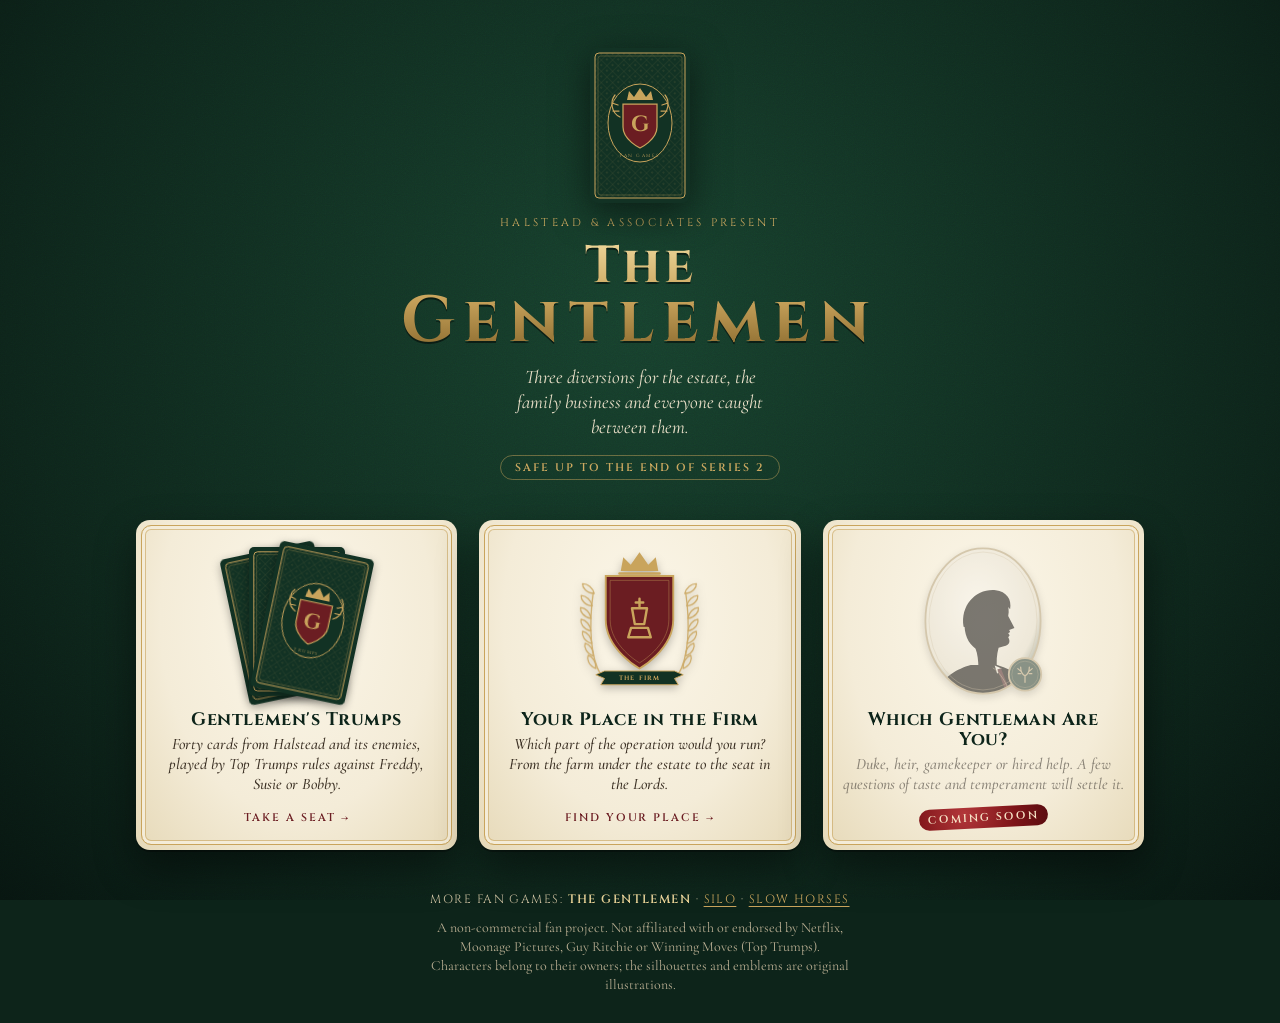
==== commit b12403df: "Add the role quiz: which part of the operation would you run? A shared quiz engine (site/shared/quiz" ====
--- a/site/index.html
+++ b/site/index.html
@@ -32,12 +32,12 @@
           <span class="tile-go">Take a seat</span>
         </div>
       </a>
-      <a class="tile soon" aria-disabled="true" style="--i:1">
+      <a class="tile" href="role/" style="--i:1">
         <div class="tile-art" data-art="role"></div>
         <div class="tile-text">
           <h2>Your Place in the Firm</h2>
           <p>Which part of the operation would you run? From the farm under the estate to the seat in the Lords.</p>
-          <span class="tile-go">Coming soon</span>
+          <span class="tile-go">Find your place</span>
         </div>
       </a>
       <a class="tile soon" aria-disabled="true" style="--i:2">
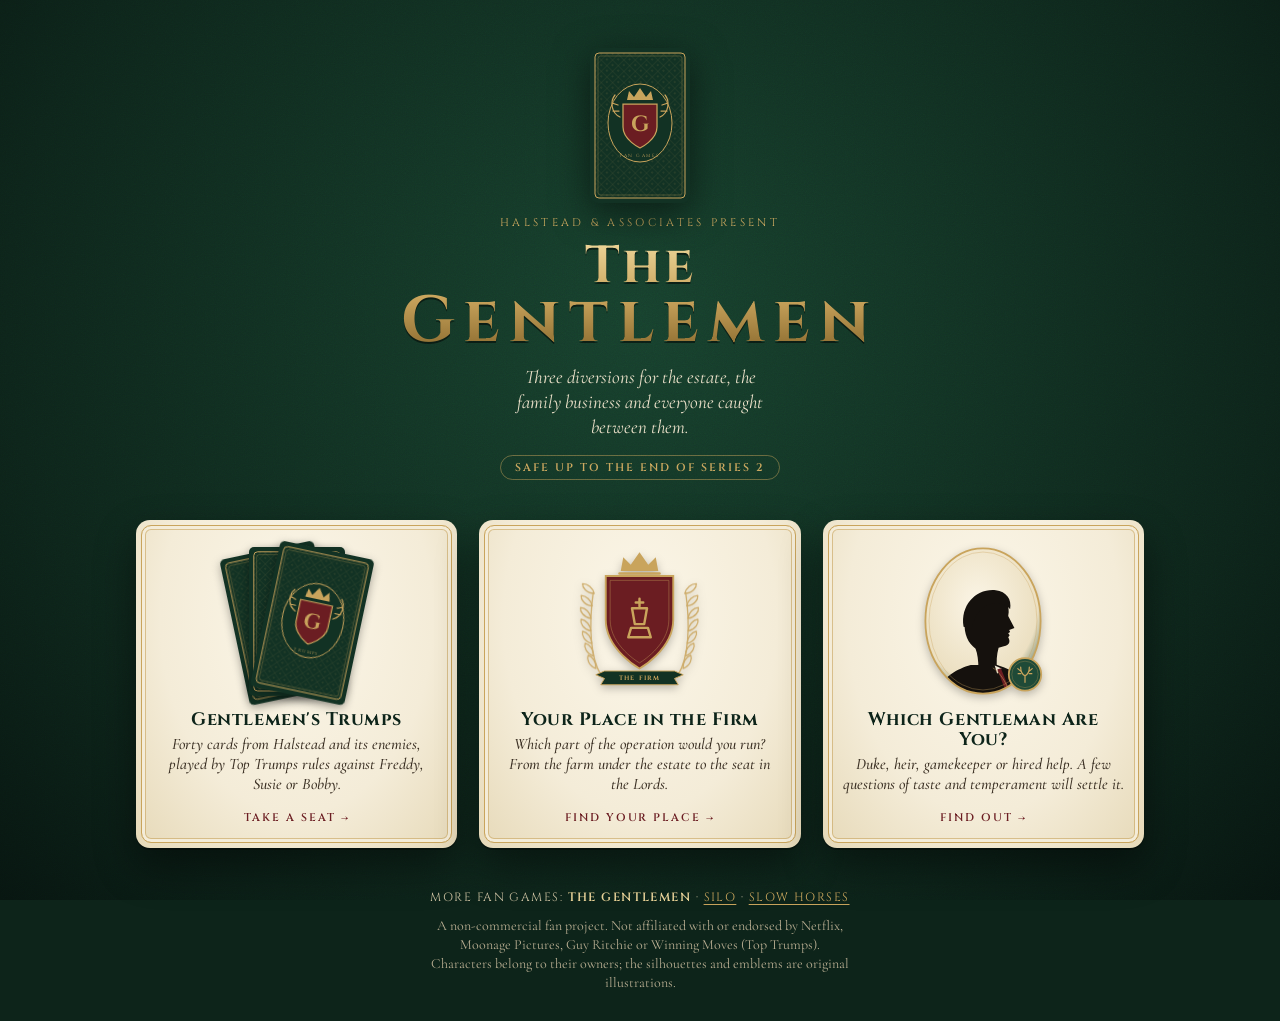
==== commit 393550ea: "Add the character quiz: which Gentleman are you? Sixteen characters from the Trumps deck, reusing th" ====
--- a/site/index.html
+++ b/site/index.html
@@ -40,12 +40,12 @@
           <span class="tile-go">Find your place</span>
         </div>
       </a>
-      <a class="tile soon" aria-disabled="true" style="--i:2">
+      <a class="tile" href="character/" style="--i:2">
         <div class="tile-art" data-art="character"></div>
         <div class="tile-text">
           <h2>Which Gentleman Are You?</h2>
           <p>Duke, heir, gamekeeper or hired help. A few questions of taste and temperament will settle it.</p>
-          <span class="tile-go">Coming soon</span>
+          <span class="tile-go">Find out</span>
         </div>
       </a>
     </nav>
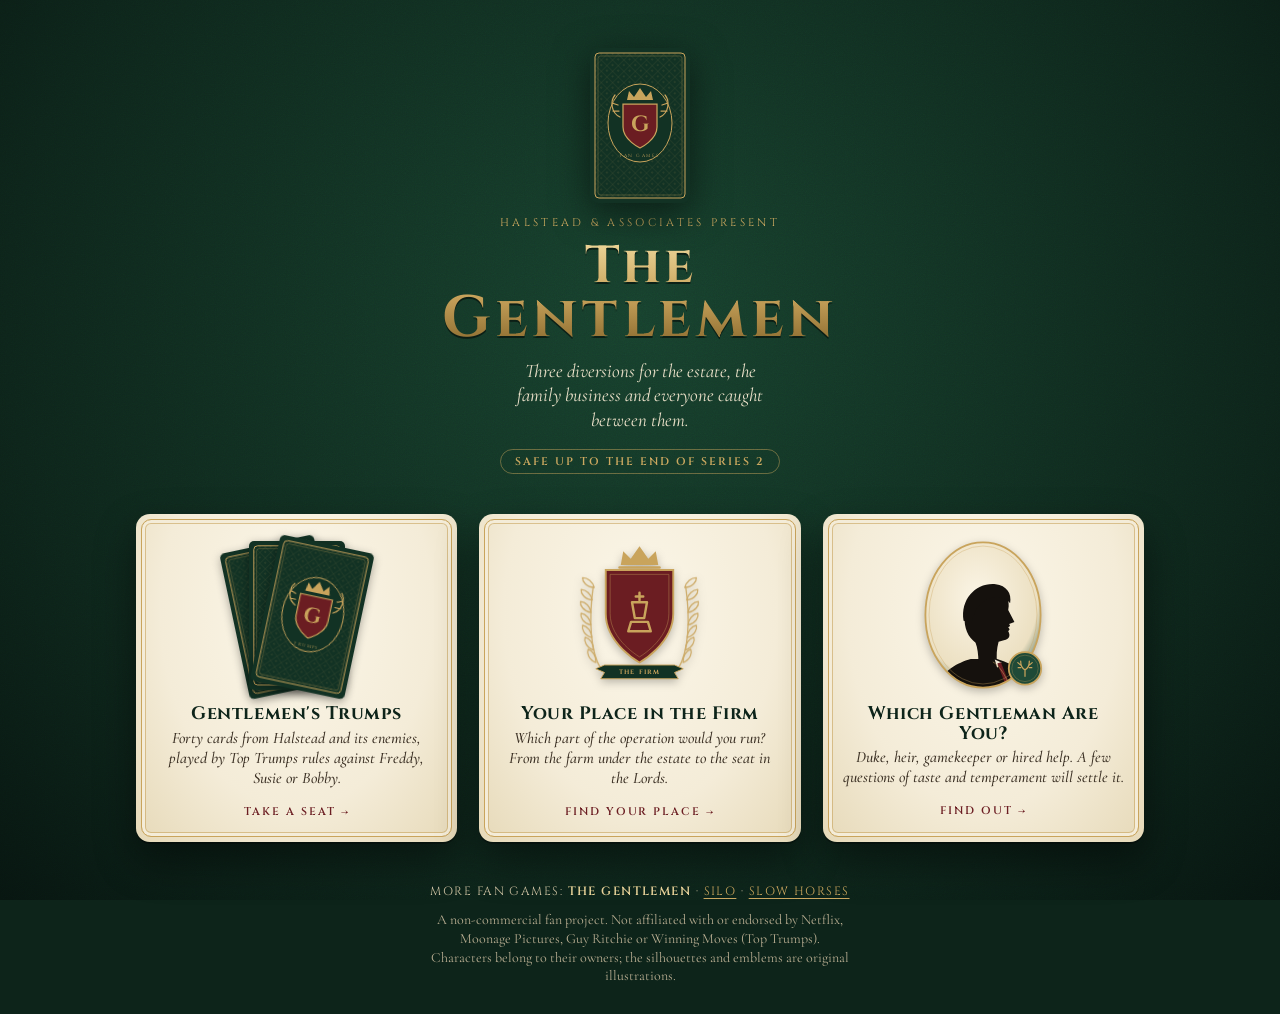
==== commit e931412a: "Fix silhouettes escaping their frames and card flips in Safari Safari resolves url(#id) to the first" ====
--- a/site/index.html
+++ b/site/index.html
@@ -51,7 +51,7 @@
     </nav>
 
     <footer class="hub-foot">
-      <p class="siblings">More fan games: <b aria-current="page">The Gentlemen</b> · <a href="https://radiosilence.github.io/silo-quiz/">Silo</a> · <a href="https://radiosilence.github.io/slow-horses/">Slow Horses</a></p>
+      <p class="siblings">More fan games: <b aria-current="page">The Gentlemen</b> · <a href="https://radiosilence.github.io/silo/">Silo</a> · <a href="https://radiosilence.github.io/slowhorses/">Slow Horses</a></p>
       <p class="disclaimer">A non-commercial fan project. Not affiliated with or endorsed by Netflix, Moonage Pictures, Guy Ritchie or Winning Moves (Top Trumps). Characters belong to their owners; the silhouettes and emblems are original illustrations.</p>
     </footer>
   </main>
--- a/site/hub.css
+++ b/site/hub.css
@@ -22,6 +22,7 @@
 }
 .hub-crest svg { display: block; width: 100%; border-radius: 8px; }
 @keyframes float { 50% { transform: translateY(-5px) rotate(-1.5deg); } }
+.hub-head h1 span { font-size: 1.12em; letter-spacing: .08em; }
 .tagline { margin: 0 auto; max-width: 32ch; font-style: italic; font-size: 19px; line-height: 1.3; color: #e9dfc6; }
 .cutoff {
   margin: 4px 0 0;
@@ -87,21 +88,11 @@
 }
 .tile-go::after { content: " →"; font-family: var(--serif); }
 
-.tile.soon { cursor: default; }
-.tile.soon .tile-art, .tile.soon .tile-text p { opacity: .55; filter: grayscale(.5); }
-.tile.soon .tile-go {
-  padding: 5px 9px;
-  border-radius: 12px;
-  color: #f8e6c9;
-  background: radial-gradient(circle at 35% 30%, #b3373a, #7d1418 60%, #5a0c10);
-  transform: rotate(-3deg);
-}
-.tile.soon .tile-go::after { content: none; }
 
 .hub-foot { margin-top: auto; text-align: center; display: flex; flex-direction: column; gap: 10px; }
 .siblings { margin: 0; font: 400 12px/1.6 var(--caps); letter-spacing: .12em; text-transform: uppercase; color: #cbbf9f; }
 .siblings b { color: var(--gold-hi); font-weight: 600; }
-.siblings a { color: var(--gold); text-underline-offset: 3px; }
+.siblings a { color: var(--gold); text-underline-offset: 3px; white-space: nowrap; }
 .siblings a:hover { color: var(--gold-hi); }
 .hub-foot .disclaimer { max-width: 60ch; margin: 0 auto; }
 
